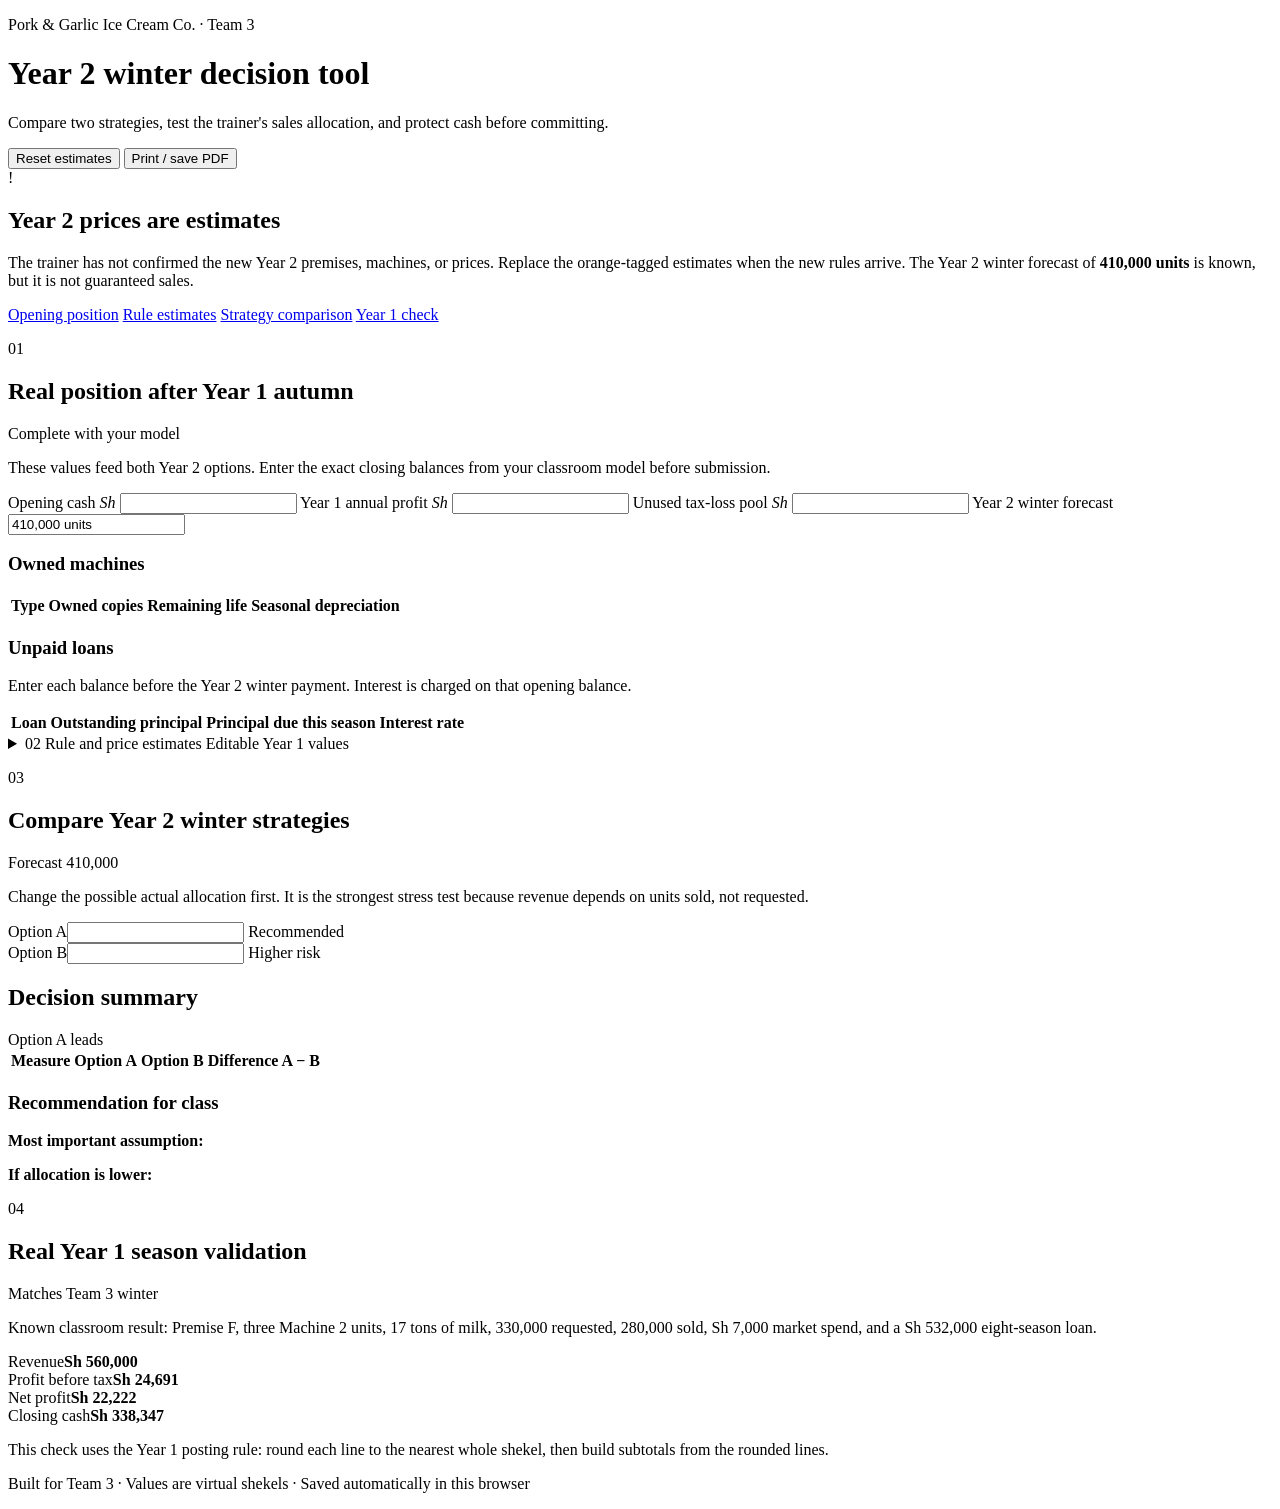
==== index.html @ 63522470 "Add index.html" ====
<!doctype html>
<html lang="en">
  <head>
    <meta charset="UTF-8" />
    <meta name="viewport" content="width=device-width, initial-scale=1.0" />
    <meta name="description" content="Team 3 Year 2 winter decision tool for the Pork and Garlic Ice Cream business simulation." />
    <title>Team 3 Year 2 Decision Tool</title>
    <link rel="stylesheet" href="styles.css" />
  </head>
  <body>
    <header class="hero">
      <div class="hero__inner">
        <div>
          <p class="eyebrow">Pork &amp; Garlic Ice Cream Co. · Team 3</p>
          <h1>Year 2 winter decision tool</h1>
          <p class="hero__copy">Compare two strategies, test the trainer's sales allocation, and protect cash before committing.</p>
        </div>
        <div class="hero__actions">
          <button class="button button--ghost" id="resetButton" type="button">Reset estimates</button>
          <button class="button button--light" id="printButton" type="button">Print / save PDF</button>
        </div>
      </div>
    </header>

    <main class="page-shell">
      <section class="notice" aria-labelledby="estimate-title">
        <div class="notice__icon">!</div>
        <div>
          <h2 id="estimate-title">Year 2 prices are estimates</h2>
          <p>The trainer has not confirmed the new Year 2 premises, machines, or prices. Replace the orange-tagged estimates when the new rules arrive. The Year 2 winter forecast of <strong>410,000 units</strong> is known, but it is not guaranteed sales.</p>
        </div>
      </section>

      <nav class="section-nav" aria-label="Page sections">
        <a href="#opening">Opening position</a>
        <a href="#assumptions">Rule estimates</a>
        <a href="#options">Strategy comparison</a>
        <a href="#validation">Year 1 check</a>
      </nav>

      <section class="panel" id="opening">
        <div class="section-heading">
          <div>
            <p class="section-number">01</p>
            <h2>Real position after Year 1 autumn</h2>
          </div>
          <span class="status status--action">Complete with your model</span>
        </div>
        <p class="section-intro">These values feed both Year 2 options. Enter the exact closing balances from your classroom model before submission.</p>

        <div class="input-grid input-grid--4">
          <label class="field">
            <span>Opening cash <em>Sh</em></span>
            <input id="openingCash" type="number" step="1" min="0" />
          </label>
          <label class="field">
            <span>Year 1 annual profit <em>Sh</em></span>
            <input id="year1Profit" type="number" step="1" />
          </label>
          <label class="field">
            <span>Unused tax-loss pool <em>Sh</em></span>
            <input id="openingTaxLoss" type="number" step="1" min="0" />
          </label>
          <label class="field field--readonly">
            <span>Year 2 winter forecast</span>
            <input value="410,000 units" readonly />
          </label>
        </div>

        <h3>Owned machines</h3>
        <div class="table-wrap">
          <table class="data-table" id="ownedMachinesTable">
            <thead><tr><th>Type</th><th>Owned copies</th><th>Remaining life</th><th>Seasonal depreciation</th></tr></thead>
            <tbody></tbody>
          </table>
        </div>

        <h3>Unpaid loans</h3>
        <p class="helper">Enter each balance before the Year 2 winter payment. Interest is charged on that opening balance.</p>
        <div class="table-wrap">
          <table class="data-table" id="loansTable">
            <thead><tr><th>Loan</th><th>Outstanding principal</th><th>Principal due this season</th><th>Interest rate</th></tr></thead>
            <tbody></tbody>
          </table>
        </div>
      </section>

      <details class="panel assumptions" id="assumptions">
        <summary>
          <span><span class="section-number">02</span> Rule and price estimates</span>
          <span class="estimate-chip">Editable Year 1 values</span>
        </summary>
        <p class="section-intro">These defaults come from Year 1 only. Update every changed value when the trainer releases Year 2 rules.</p>

        <div class="input-grid input-grid--4 compact-fields">
          <label class="field"><span>Sale price <em>Sh/unit</em></span><input id="salePrice" type="number" min="0" step="0.01" /></label>
          <label class="field"><span>Milk price <em>Sh/ton</em></span><input id="milkPrice" type="number" min="0" step="1" /></label>
          <label class="field"><span>Milk yield <em>units/ton</em></span><input id="milkYield" type="number" min="1" step="1" /></label>
          <label class="field"><span>Fixed salaries <em>Sh</em></span><input id="salary" type="number" min="0" step="1" /></label>
          <label class="field"><span>Bonus <em>% gross profit</em></span><input id="bonusRate" type="number" min="0" step="0.1" /></label>
          <label class="field"><span>Tax rate <em>%</em></span><input id="taxRate" type="number" min="0" step="0.1" /></label>
          <label class="field"><span>Minimum milk <em>tons</em></span><input id="minimumMilk" type="number" min="0" step="0.1" /></label>
          <label class="field"><span>Minimum market spend <em>Sh</em></span><input id="minimumMarket" type="number" min="0" step="1" /></label>
        </div>

        <h3>Premises estimates</h3>
        <div class="table-wrap">
          <table class="data-table" id="premiseRulesTable">
            <thead><tr><th>Premise</th><th>Machine slots</th><th>Transport Sh/unit</th><th>Rent Sh/season</th></tr></thead>
            <tbody></tbody>
          </table>
        </div>

        <h3>Machine estimates</h3>
        <div class="table-wrap">
          <table class="data-table" id="machineRulesTable">
            <thead><tr><th>Machine</th><th>Capacity</th><th>Purchase price</th><th>Maintenance</th><th>Depreciation</th></tr></thead>
            <tbody></tbody>
          </table>
        </div>
      </details>

      <section id="options">
        <div class="section-heading standalone-heading">
          <div>
            <p class="section-number">03</p>
            <h2>Compare Year 2 winter strategies</h2>
          </div>
          <span class="status">Forecast 410,000</span>
        </div>
        <p class="section-intro">Change the possible actual allocation first. It is the strongest stress test because revenue depends on units sold, not requested.</p>

        <div class="scenario-grid">
          <article class="scenario panel" data-scenario="a">
            <div class="scenario__header">
              <label class="scenario-name"><span>Option A</span><input id="a_name" type="text" /></label>
              <span class="recommend-badge">Recommended</span>
            </div>
            <div class="scenario-inputs"></div>
            <div class="scenario-results"></div>
          </article>

          <article class="scenario panel" data-scenario="b">
            <div class="scenario__header">
              <label class="scenario-name"><span>Option B</span><input id="b_name" type="text" /></label>
              <span class="risk-badge">Higher risk</span>
            </div>
            <div class="scenario-inputs"></div>
            <div class="scenario-results"></div>
          </article>
        </div>

        <article class="panel comparison-panel">
          <div class="section-heading section-heading--small">
            <div><h2>Decision summary</h2></div>
            <span id="preferredOption" class="status status--good">Option A leads</span>
          </div>
          <div id="comparisonText" class="comparison-copy"></div>
          <div class="comparison-table-wrap">
            <table class="comparison-table">
              <thead><tr><th>Measure</th><th id="compareNameA">Option A</th><th id="compareNameB">Option B</th><th>Difference A − B</th></tr></thead>
              <tbody id="comparisonBody"></tbody>
            </table>
          </div>
          <div class="recommendation">
            <h3>Recommendation for class</h3>
            <p id="recommendationText"></p>
            <p><strong>Most important assumption:</strong> <span id="assumptionText"></span></p>
            <p><strong>If allocation is lower:</strong> <span id="downsideText"></span></p>
          </div>
        </article>
      </section>

      <section class="panel" id="validation">
        <div class="section-heading">
          <div>
            <p class="section-number">04</p>
            <h2>Real Year 1 season validation</h2>
          </div>
          <span class="status status--good">Matches Team 3 winter</span>
        </div>
        <p class="section-intro">Known classroom result: Premise F, three Machine 2 units, 17 tons of milk, 330,000 requested, 280,000 sold, Sh 7,000 market spend, and a Sh 532,000 eight-season loan.</p>
        <div class="validation-grid">
          <div><span>Revenue</span><strong>Sh 560,000</strong></div>
          <div><span>Profit before tax</span><strong>Sh 24,691</strong></div>
          <div><span>Net profit</span><strong>Sh 22,222</strong></div>
          <div><span>Closing cash</span><strong>Sh 338,347</strong></div>
        </div>
        <p class="validation-note">This check uses the Year 1 posting rule: round each line to the nearest whole shekel, then build subtotals from the rounded lines.</p>
      </section>
    </main>

    <footer>
      <p>Built for Team 3 · Values are virtual shekels · Saved automatically in this browser</p>
    </footer>

    <script src="app.js"></script>
  </body>
</html>
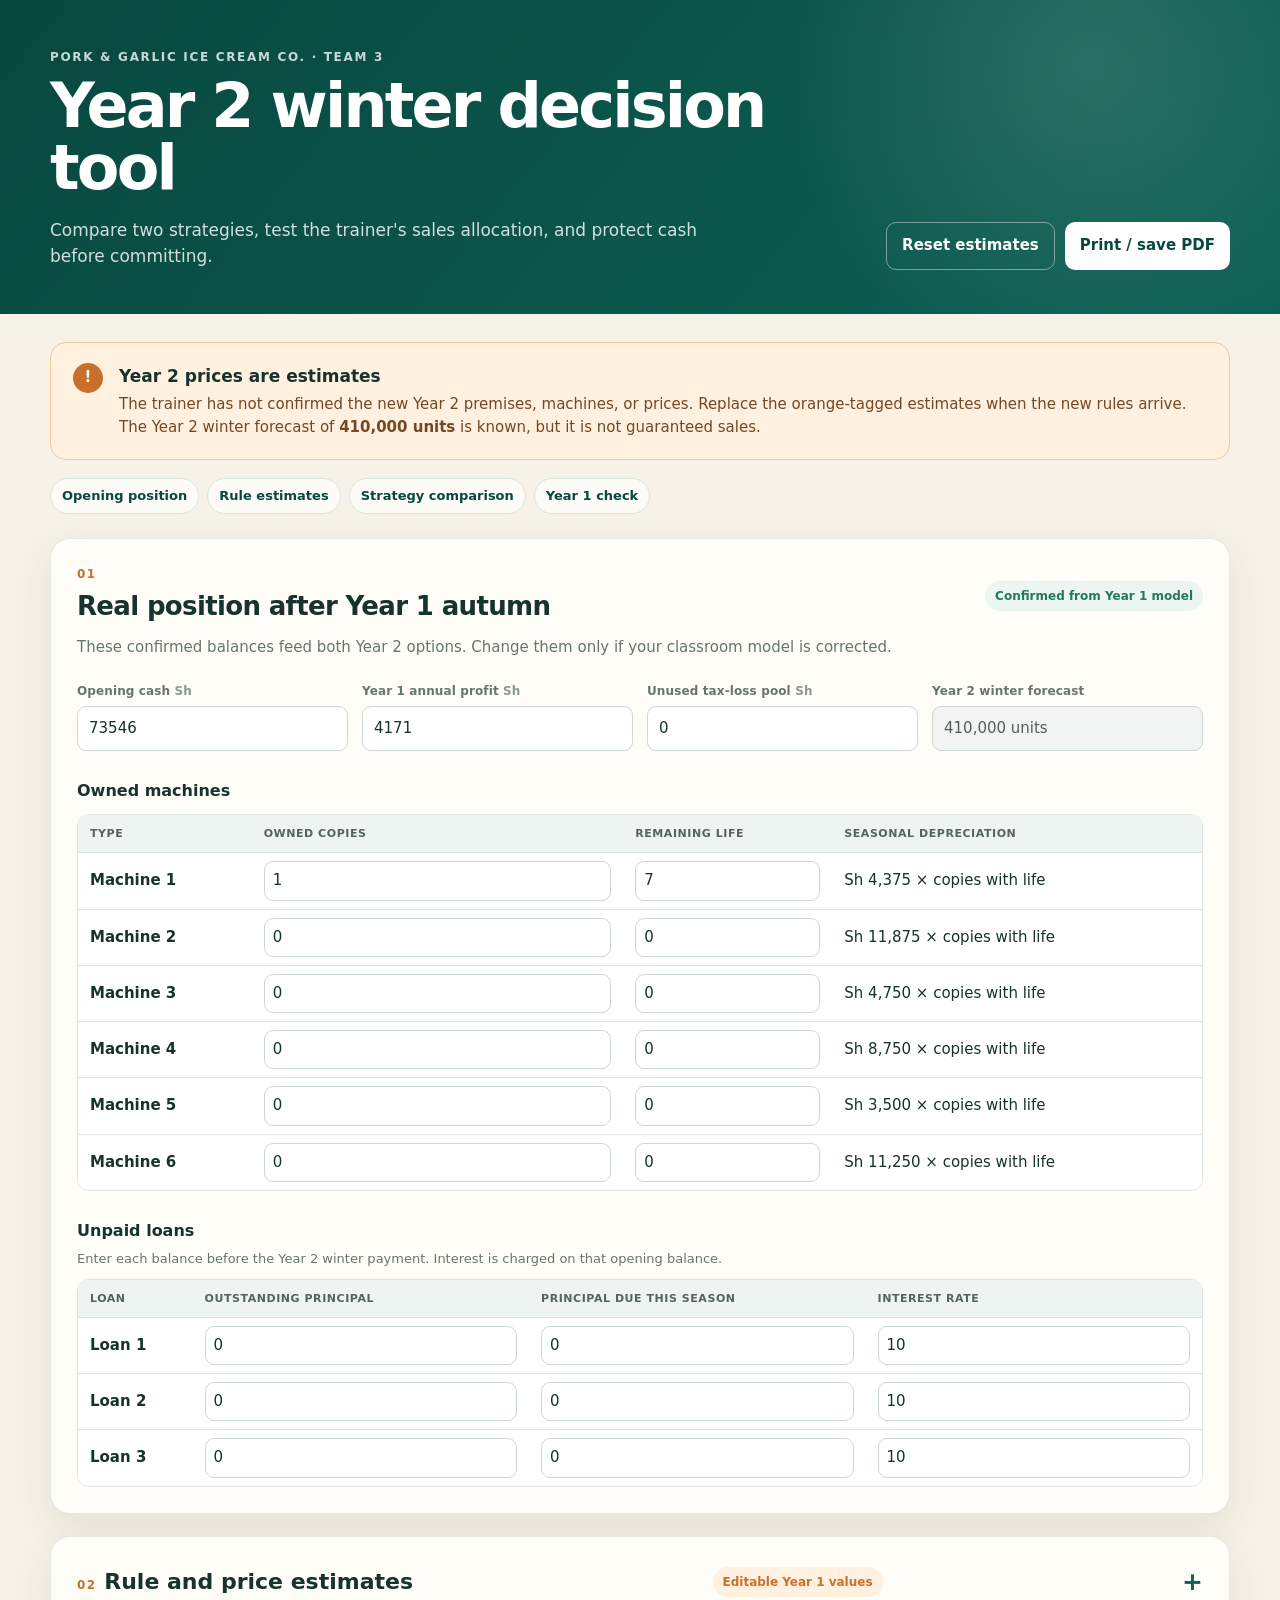
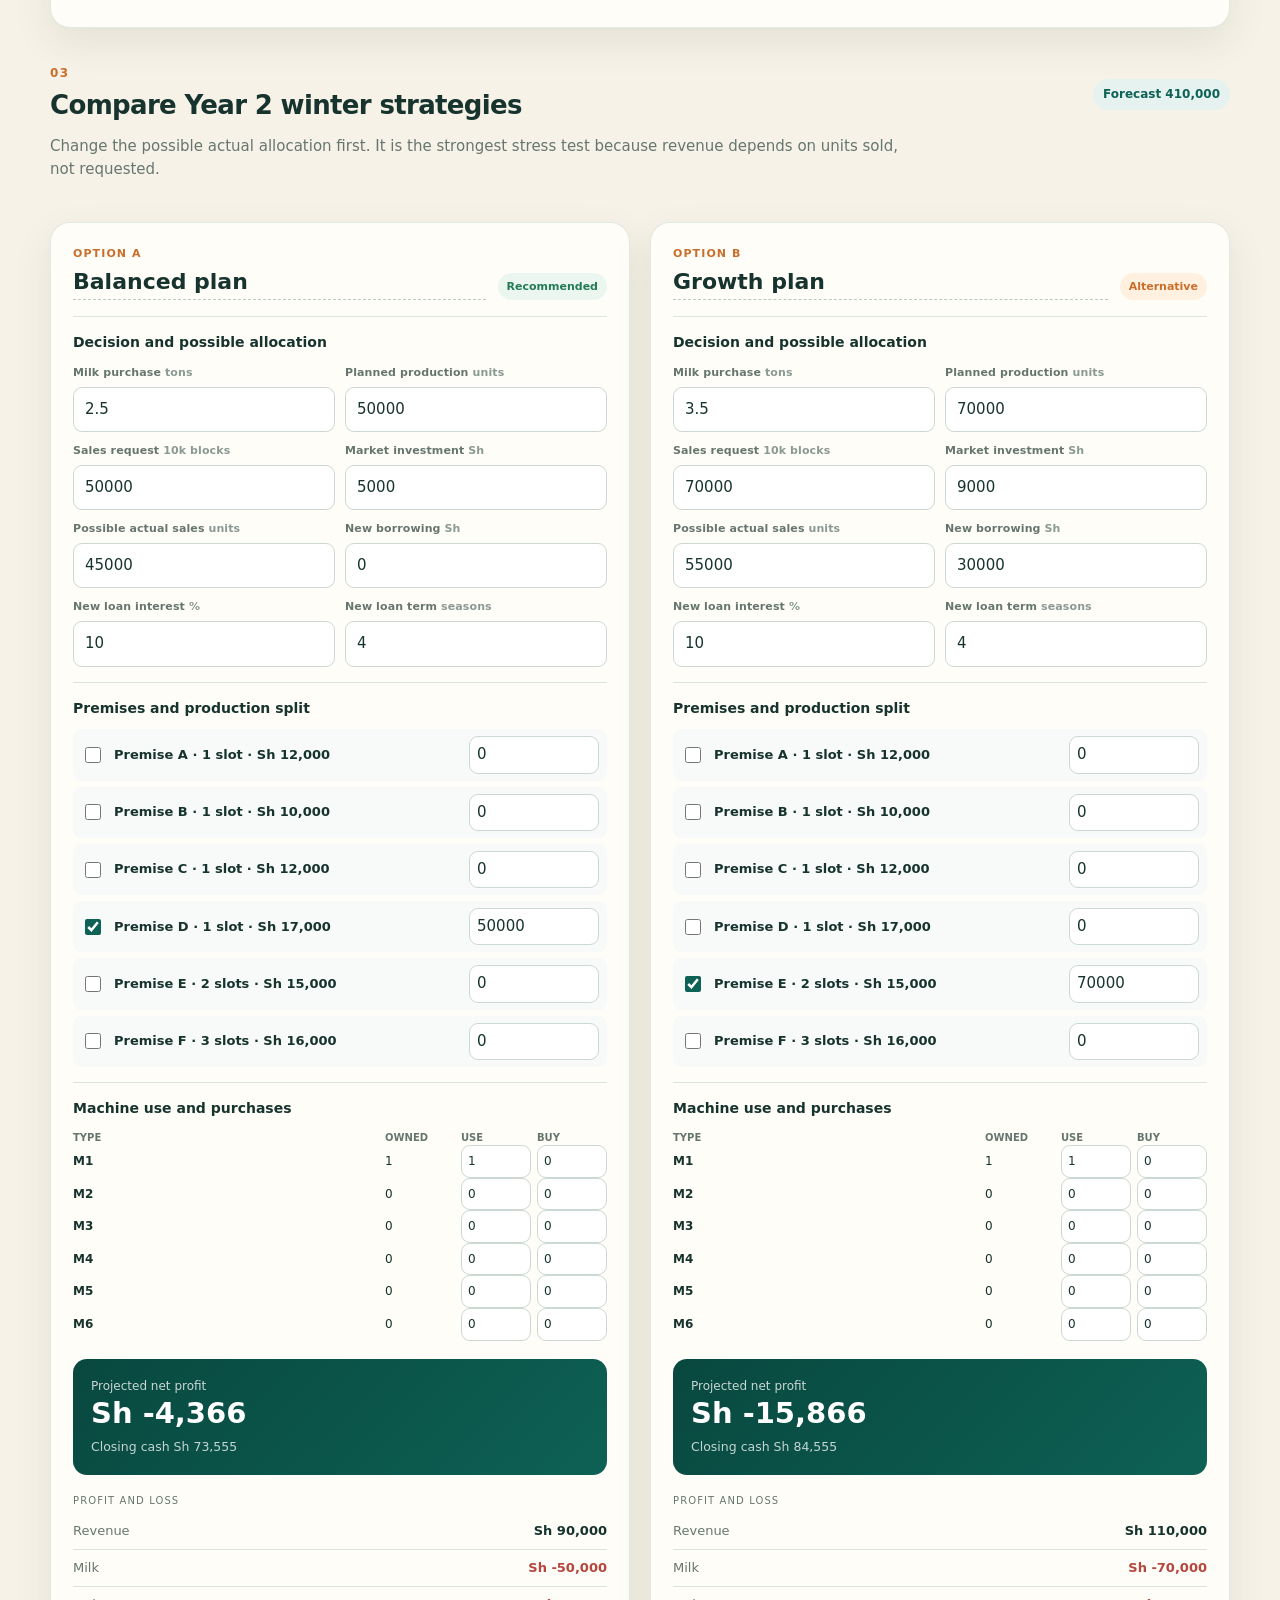
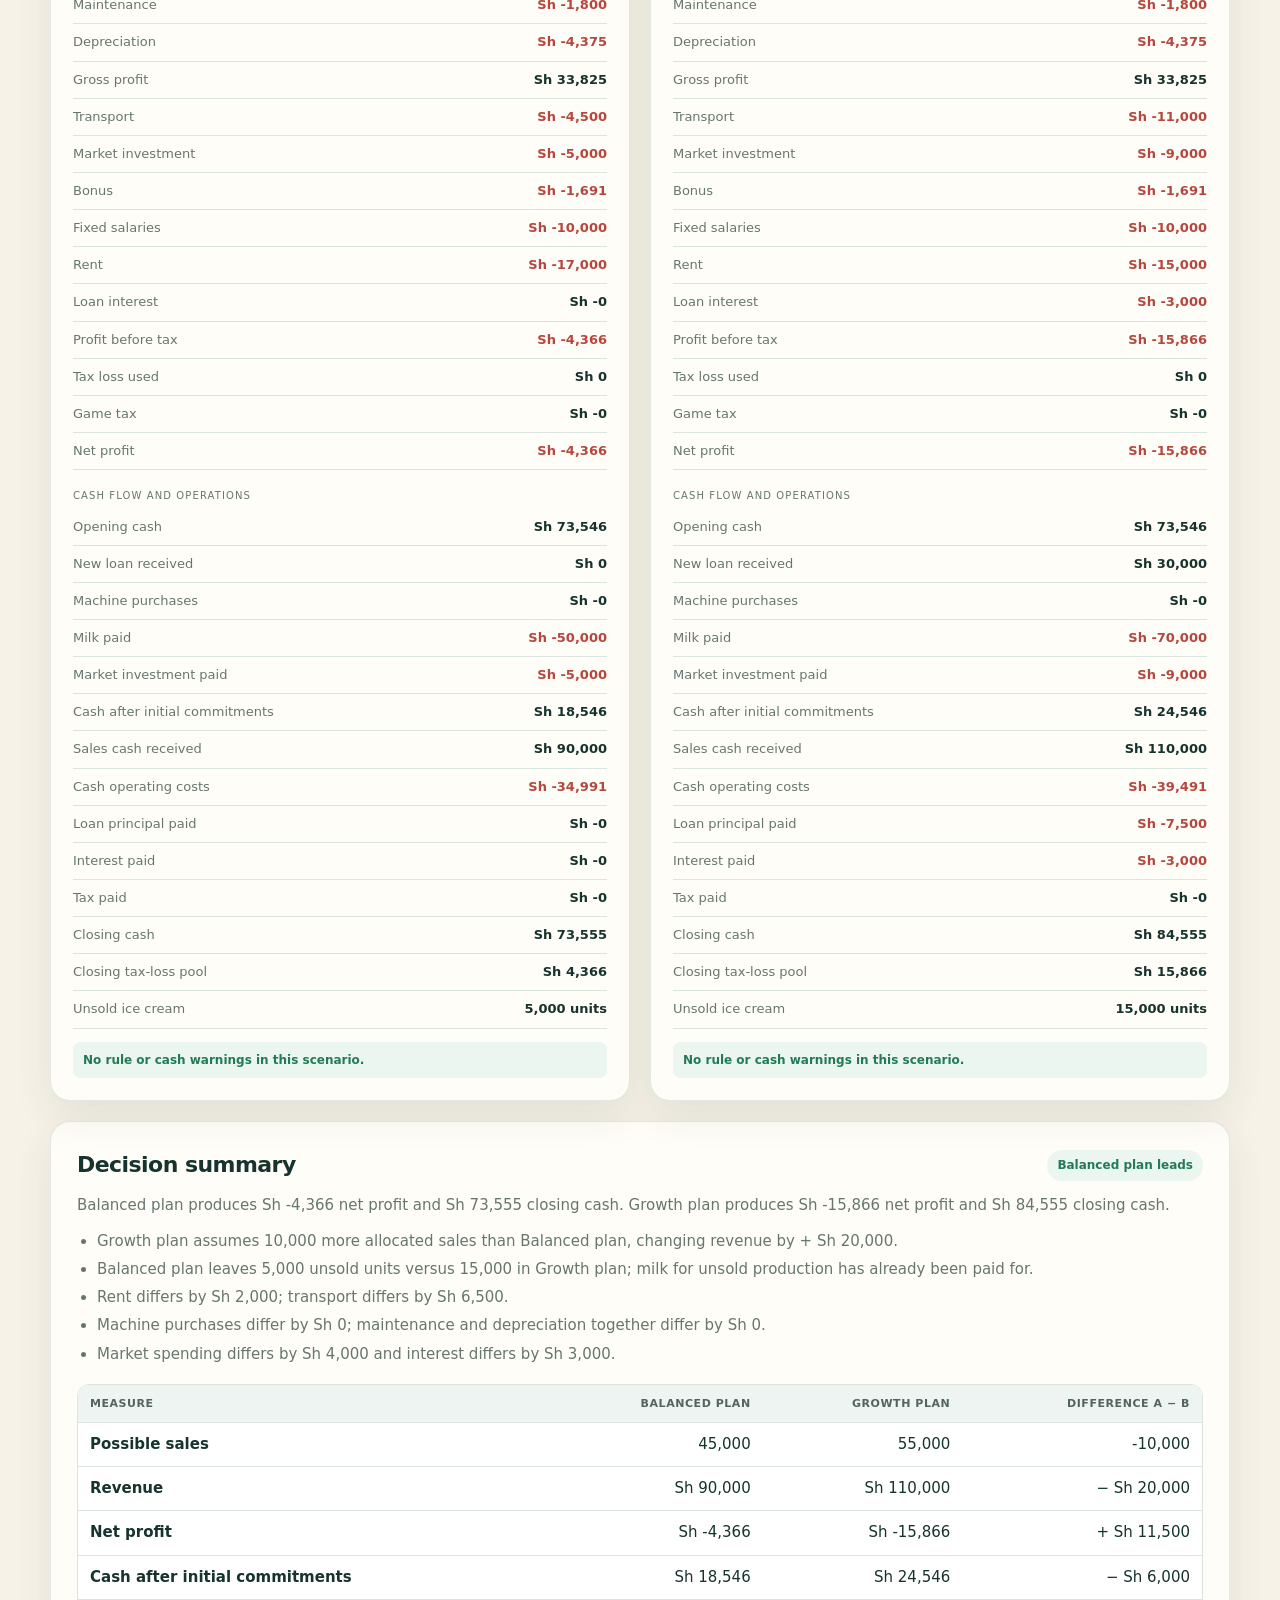
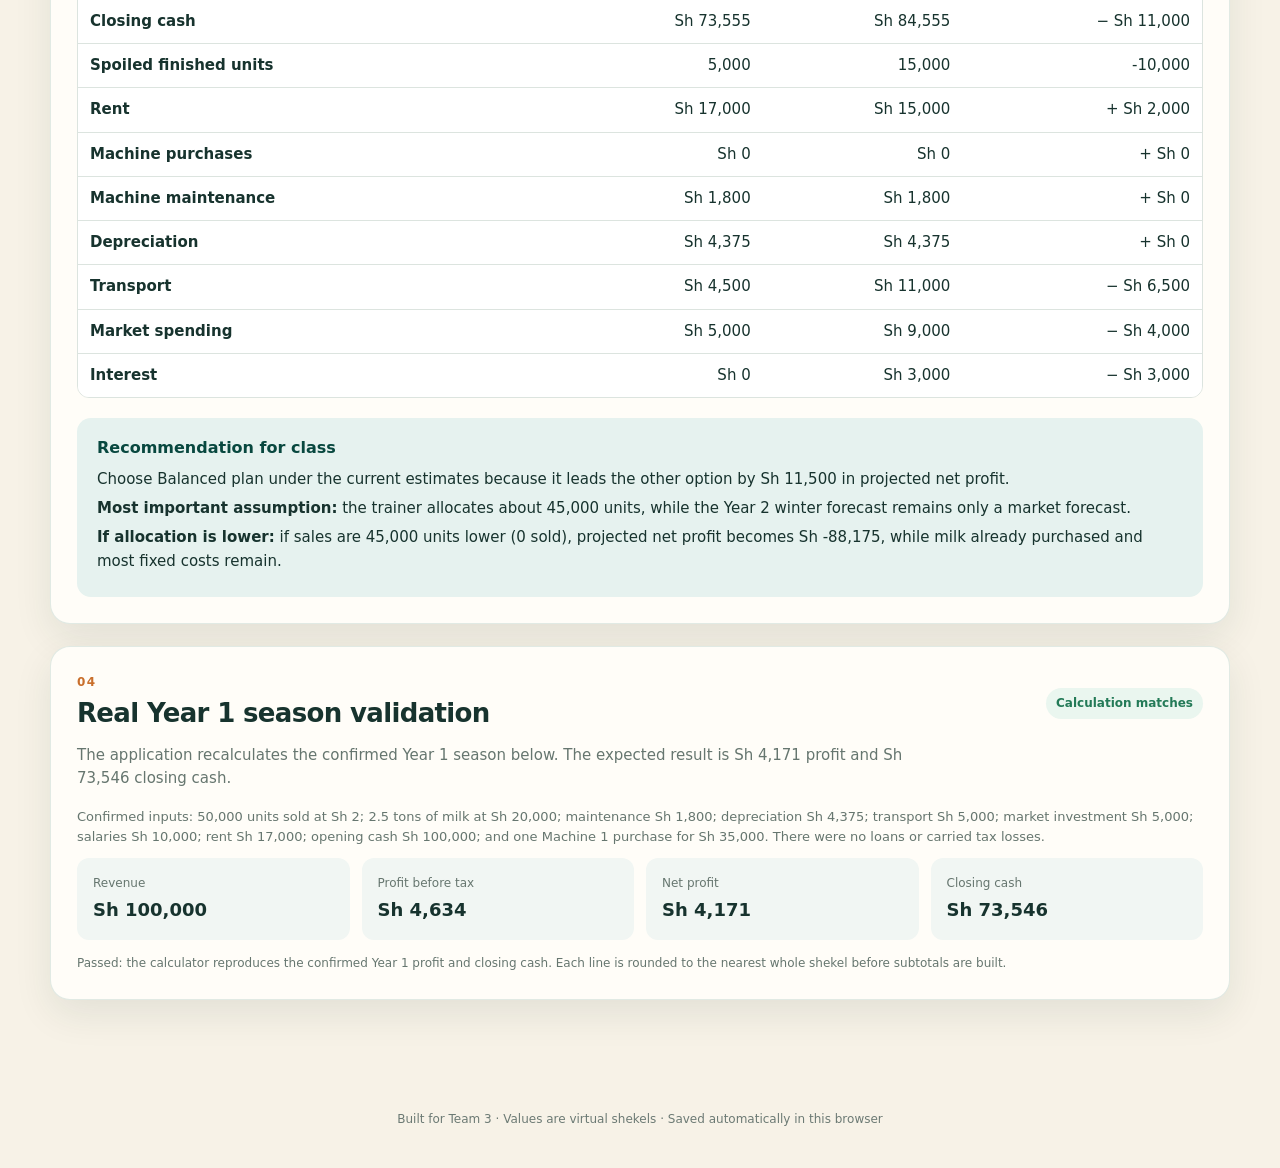
==== commit 276a253c: "Complete Year 2 decision tool" ====
--- a/index.html
+++ b/index.html
@@ -44,9 +44,9 @@
             <p class="section-number">01</p>
             <h2>Real position after Year 1 autumn</h2>
           </div>
-          <span class="status status--action">Complete with your model</span>
-        </div>
-        <p class="section-intro">These values feed both Year 2 options. Enter the exact closing balances from your classroom model before submission.</p>
+          <span class="status status--good">Confirmed from Year 1 model</span>
+        </div>
+        <p class="section-intro">These confirmed balances feed both Year 2 options. Change them only if your classroom model is corrected.</p>
 
         <div class="input-grid input-grid--4">
           <label class="field">
@@ -134,7 +134,7 @@
           <article class="scenario panel" data-scenario="a">
             <div class="scenario__header">
               <label class="scenario-name"><span>Option A</span><input id="a_name" type="text" /></label>
-              <span class="recommend-badge">Recommended</span>
+              <span id="aBadge" class="recommend-badge">Recommended</span>
             </div>
             <div class="scenario-inputs"></div>
             <div class="scenario-results"></div>
@@ -143,7 +143,7 @@
           <article class="scenario panel" data-scenario="b">
             <div class="scenario__header">
               <label class="scenario-name"><span>Option B</span><input id="b_name" type="text" /></label>
-              <span class="risk-badge">Higher risk</span>
+              <span id="bBadge" class="risk-badge">Alternative</span>
             </div>
             <div class="scenario-inputs"></div>
             <div class="scenario-results"></div>
@@ -156,6 +156,7 @@
             <span id="preferredOption" class="status status--good">Option A leads</span>
           </div>
           <div id="comparisonText" class="comparison-copy"></div>
+          <ul id="comparisonDrivers" class="driver-list"></ul>
           <div class="comparison-table-wrap">
             <table class="comparison-table">
               <thead><tr><th>Measure</th><th id="compareNameA">Option A</th><th id="compareNameB">Option B</th><th>Difference A − B</th></tr></thead>
@@ -177,16 +178,17 @@
             <p class="section-number">04</p>
             <h2>Real Year 1 season validation</h2>
           </div>
-          <span class="status status--good">Matches Team 3 winter</span>
-        </div>
-        <p class="section-intro">Known classroom result: Premise F, three Machine 2 units, 17 tons of milk, 330,000 requested, 280,000 sold, Sh 7,000 market spend, and a Sh 532,000 eight-season loan.</p>
+          <span id="validationStatus" class="status status--good">Calculating check</span>
+        </div>
+        <p class="section-intro">The application recalculates the confirmed Year 1 season below. The expected result is Sh 4,171 profit and Sh 73,546 closing cash.</p>
+        <p class="helper">Confirmed inputs: 50,000 units sold at Sh 2; 2.5 tons of milk at Sh 20,000; maintenance Sh 1,800; depreciation Sh 4,375; transport Sh 5,000; market investment Sh 5,000; salaries Sh 10,000; rent Sh 17,000; opening cash Sh 100,000; and one Machine 1 purchase for Sh 35,000. There were no loans or carried tax losses.</p>
         <div class="validation-grid">
-          <div><span>Revenue</span><strong>Sh 560,000</strong></div>
-          <div><span>Profit before tax</span><strong>Sh 24,691</strong></div>
-          <div><span>Net profit</span><strong>Sh 22,222</strong></div>
-          <div><span>Closing cash</span><strong>Sh 338,347</strong></div>
-        </div>
-        <p class="validation-note">This check uses the Year 1 posting rule: round each line to the nearest whole shekel, then build subtotals from the rounded lines.</p>
+          <div><span>Revenue</span><strong id="validationRevenue">—</strong></div>
+          <div><span>Profit before tax</span><strong id="validationPbt">—</strong></div>
+          <div><span>Net profit</span><strong id="validationProfit">—</strong></div>
+          <div><span>Closing cash</span><strong id="validationCash">—</strong></div>
+        </div>
+        <p id="validationNote" class="validation-note"></p>
       </section>
     </main>
 
--- a/styles.css
+++ b/styles.css
@@ -0,0 +1,185 @@
+:root {
+  --ink: #17332e;
+  --muted: #66766f;
+  --teal: #0e6155;
+  --teal-dark: #08483f;
+  --teal-soft: #e6f2ef;
+  --cream: #f7f2e7;
+  --paper: #fffdf8;
+  --orange: #c96f2c;
+  --orange-soft: #fff0df;
+  --red: #b5473e;
+  --red-soft: #fff0ee;
+  --green: #237a57;
+  --green-soft: #eaf6ef;
+  --line: #dce4df;
+  --shadow: 0 14px 38px rgba(23, 51, 46, 0.09);
+}
+
+* { box-sizing: border-box; }
+html { scroll-behavior: smooth; }
+body {
+  margin: 0;
+  color: var(--ink);
+  background: var(--cream);
+  font-family: Inter, ui-sans-serif, system-ui, -apple-system, BlinkMacSystemFont, "Segoe UI", sans-serif;
+  font-size: 15px;
+  line-height: 1.55;
+}
+button, input, select { font: inherit; }
+button, input, select { color: inherit; }
+
+.hero {
+  background:
+    radial-gradient(circle at 85% 20%, rgba(255,255,255,.12), transparent 28%),
+    linear-gradient(130deg, var(--teal-dark), var(--teal));
+  color: white;
+  padding: 48px 24px 44px;
+}
+.hero__inner {
+  width: min(1180px, 100%);
+  margin: 0 auto;
+  display: flex;
+  align-items: end;
+  justify-content: space-between;
+  gap: 30px;
+}
+.eyebrow { margin: 0 0 8px; font-size: 12px; font-weight: 800; letter-spacing: .14em; text-transform: uppercase; opacity: .78; }
+h1 { max-width: 760px; margin: 0; font-size: clamp(35px, 6vw, 62px); line-height: 1.01; letter-spacing: -.045em; }
+.hero__copy { max-width: 650px; margin: 17px 0 0; font-size: 17px; color: rgba(255,255,255,.82); }
+.hero__actions { display: flex; gap: 10px; flex-wrap: wrap; justify-content: flex-end; }
+.button { border: 0; border-radius: 10px; padding: 11px 15px; font-weight: 800; cursor: pointer; }
+.button--light { background: white; color: var(--teal-dark); }
+.button--ghost { background: transparent; color: white; border: 1px solid rgba(255,255,255,.42); }
+.button:hover { transform: translateY(-1px); }
+
+.page-shell { width: min(1180px, calc(100% - 32px)); margin: 28px auto 70px; }
+.notice {
+  display: flex; gap: 16px; align-items: flex-start;
+  padding: 20px 22px; border: 1px solid #efc89c; border-radius: 16px; background: var(--orange-soft);
+}
+.notice__icon { display: grid; place-items: center; flex: 0 0 30px; height: 30px; border-radius: 50%; color: white; background: var(--orange); font-weight: 900; }
+.notice h2 { margin: 0 0 4px; font-size: 17px; }
+.notice p { margin: 0; color: #754723; }
+.section-nav { display: flex; gap: 8px; flex-wrap: wrap; padding: 18px 0 2px; }
+.section-nav a { color: var(--teal-dark); text-decoration: none; background: rgba(255,255,255,.7); border: 1px solid var(--line); padding: 7px 11px; border-radius: 999px; font-size: 13px; font-weight: 700; }
+
+.panel { margin-top: 22px; padding: 26px; border: 1px solid rgba(14,97,85,.12); border-radius: 20px; background: var(--paper); box-shadow: var(--shadow); }
+.section-heading { display: flex; justify-content: space-between; align-items: center; gap: 20px; }
+.section-heading h2 { margin: 0; font-size: 26px; letter-spacing: -.025em; }
+.section-heading--small h2 { font-size: 22px; }
+.standalone-heading { margin-top: 36px; }
+.section-number { margin: 0 0 2px; color: var(--orange); font-size: 12px; font-weight: 900; letter-spacing: .12em; }
+.section-intro { max-width: 850px; margin: 10px 0 22px; color: var(--muted); }
+.status, .estimate-chip { white-space: nowrap; padding: 6px 10px; border-radius: 999px; background: var(--teal-soft); color: var(--teal); font-size: 12px; font-weight: 800; }
+.status--action, .estimate-chip { background: var(--orange-soft); color: var(--orange); }
+.status--good { background: var(--green-soft); color: var(--green); }
+.status--bad { background: var(--red-soft); color: var(--red); }
+h3 { margin: 28px 0 10px; font-size: 16px; }
+.helper { margin: -5px 0 10px; color: var(--muted); font-size: 13px; }
+
+.input-grid { display: grid; gap: 14px; }
+.input-grid--4 { grid-template-columns: repeat(4, 1fr); }
+.field { display: grid; gap: 6px; }
+.field > span { color: var(--muted); font-size: 12px; font-weight: 800; letter-spacing: .01em; }
+.field em { color: #8a9993; font-style: normal; font-weight: 600; }
+input, select {
+  width: 100%; min-width: 0; padding: 10px 11px; border: 1px solid #ccd8d2; border-radius: 9px; background: white; outline: none;
+}
+input:focus, select:focus { border-color: var(--teal); box-shadow: 0 0 0 3px rgba(14,97,85,.12); }
+.field--readonly input { background: #f1f4f2; color: #52605a; }
+.compact-fields input { padding: 8px 9px; }
+
+.table-wrap, .comparison-table-wrap { overflow-x: auto; border: 1px solid var(--line); border-radius: 12px; }
+.data-table, .comparison-table { width: 100%; border-collapse: collapse; background: white; }
+th { padding: 10px 12px; background: #eef4f1; color: #53645e; font-size: 11px; text-align: left; text-transform: uppercase; letter-spacing: .05em; }
+td { padding: 8px 12px; border-top: 1px solid var(--line); }
+td input { padding: 7px 8px; }
+.data-table td:first-child { font-weight: 800; }
+
+.assumptions summary { display: flex; align-items: center; justify-content: space-between; gap: 15px; cursor: pointer; font-size: 22px; font-weight: 850; list-style: none; }
+.assumptions summary::-webkit-details-marker { display: none; }
+.assumptions summary::after { content: "+"; order: 3; font-size: 25px; color: var(--teal); }
+.assumptions[open] summary::after { content: "−"; }
+
+.scenario-grid { display: grid; grid-template-columns: 1fr 1fr; gap: 20px; }
+.scenario { margin-top: 18px; min-width: 0; padding: 22px; }
+.scenario__header { display: flex; justify-content: space-between; align-items: end; gap: 12px; margin-bottom: 16px; }
+.scenario-name { display: grid; gap: 3px; flex: 1; }
+.scenario-name span { color: var(--orange); font-size: 11px; font-weight: 900; text-transform: uppercase; letter-spacing: .1em; }
+.scenario-name input { padding: 0; border: 0; border-bottom: 1px dashed #bac8c2; border-radius: 0; background: transparent; font-size: 22px; font-weight: 850; }
+.scenario-name input:focus { box-shadow: none; }
+.recommend-badge, .risk-badge { padding: 5px 9px; border-radius: 999px; font-size: 11px; font-weight: 850; white-space: nowrap; }
+.recommend-badge { color: var(--green); background: var(--green-soft); }
+.risk-badge { color: var(--orange); background: var(--orange-soft); }
+.subsection { padding-top: 15px; margin-top: 15px; border-top: 1px solid var(--line); }
+.subsection:first-child { margin-top: 0; }
+.subsection h3 { margin: 0 0 10px; font-size: 14px; }
+.mini-grid { display: grid; grid-template-columns: 1fr 1fr; gap: 10px; }
+.mini-grid .field > span { font-size: 11px; }
+.premise-picker { display: grid; gap: 6px; }
+.premise-row { display: grid; grid-template-columns: 25px 1fr 130px; gap: 8px; align-items: center; padding: 7px 8px; background: #f7faf8; border-radius: 8px; }
+.premise-row input[type="checkbox"] { width: 16px; height: 16px; accent-color: var(--teal); }
+.premise-row strong { font-size: 13px; }
+.premise-row input[type="number"] { padding: 6px 7px; }
+.machine-use { display: grid; grid-template-columns: 1fr 70px 70px 70px; gap: 6px; align-items: center; font-size: 12px; }
+.machine-use--head { color: var(--muted); font-size: 10px; font-weight: 800; text-transform: uppercase; }
+.machine-use input { padding: 6px; }
+
+.scenario-results { margin-top: 18px; }
+.metric-hero { padding: 18px; border-radius: 14px; color: white; background: linear-gradient(135deg, var(--teal-dark), var(--teal)); }
+.metric-hero span { display: block; font-size: 12px; opacity: .78; }
+.metric-hero strong { display: block; margin-top: 3px; font-size: 29px; line-height: 1.1; }
+.metric-hero small { display: block; margin-top: 7px; opacity: .76; }
+.metric-row { display: grid; grid-template-columns: 1fr auto; gap: 15px; padding: 8px 0; border-bottom: 1px solid var(--line); font-size: 13px; }
+.metric-row span { color: var(--muted); }
+.metric-row strong.negative { color: var(--red); }
+.result-heading { margin: 18px 0 5px; color: var(--muted); font-size: 10px; text-transform: uppercase; letter-spacing: .11em; }
+.warning-list { display: grid; gap: 7px; margin-top: 13px; }
+.warning { padding: 9px 10px; border-radius: 8px; background: var(--red-soft); color: var(--red); font-size: 12px; font-weight: 700; }
+.warning--okay { background: var(--green-soft); color: var(--green); }
+
+.comparison-panel { margin-top: 20px; }
+.comparison-copy { margin: 12px 0 18px; color: var(--muted); }
+.driver-list { margin: -6px 0 18px; padding-left: 20px; color: var(--muted); }
+.driver-list li { margin: 5px 0; }
+.comparison-table th:not(:first-child), .comparison-table td:not(:first-child) { text-align: right; }
+.comparison-table td { padding: 10px 12px; }
+.comparison-table td:first-child { font-weight: 750; }
+.recommendation { margin-top: 20px; padding: 18px 20px; border-radius: 14px; background: var(--teal-soft); }
+.recommendation h3 { margin: 0 0 7px; color: var(--teal-dark); }
+.recommendation p { margin: 6px 0; }
+
+.validation-grid { display: grid; grid-template-columns: repeat(4, 1fr); gap: 12px; }
+.validation-grid div { padding: 16px; border-radius: 12px; background: #f1f6f3; }
+.validation-grid span { display: block; color: var(--muted); font-size: 12px; }
+.validation-grid strong { display: block; margin-top: 4px; font-size: 18px; }
+.validation-note { margin: 14px 0 0; color: var(--muted); font-size: 12px; }
+footer { padding: 28px 20px; text-align: center; color: #6c7a74; font-size: 12px; }
+
+@media (max-width: 900px) {
+  .hero__inner { align-items: flex-start; flex-direction: column; }
+  .hero__actions { justify-content: flex-start; }
+  .input-grid--4 { grid-template-columns: 1fr 1fr; }
+  .scenario-grid { grid-template-columns: 1fr; }
+  .validation-grid { grid-template-columns: 1fr 1fr; }
+}
+@media (max-width: 560px) {
+  .page-shell { width: min(100% - 20px, 1180px); }
+  .hero { padding: 34px 16px; }
+  .panel { padding: 18px; border-radius: 15px; }
+  .input-grid--4, .mini-grid, .validation-grid { grid-template-columns: 1fr; }
+  .section-heading { align-items: flex-start; flex-direction: column; gap: 10px; }
+  .scenario__header { align-items: flex-start; }
+  .premise-row { grid-template-columns: 22px 1fr; }
+  .premise-row input[type="number"] { grid-column: 2; }
+}
+
+@media print {
+  body { background: white; font-size: 11px; }
+  .hero { padding: 20px; }
+  .hero__actions, .section-nav, .assumptions { display: none; }
+  .page-shell { width: 100%; margin: 10px 0; }
+  .panel { box-shadow: none; break-inside: avoid; }
+  .scenario-grid { grid-template-columns: 1fr 1fr; }
+}
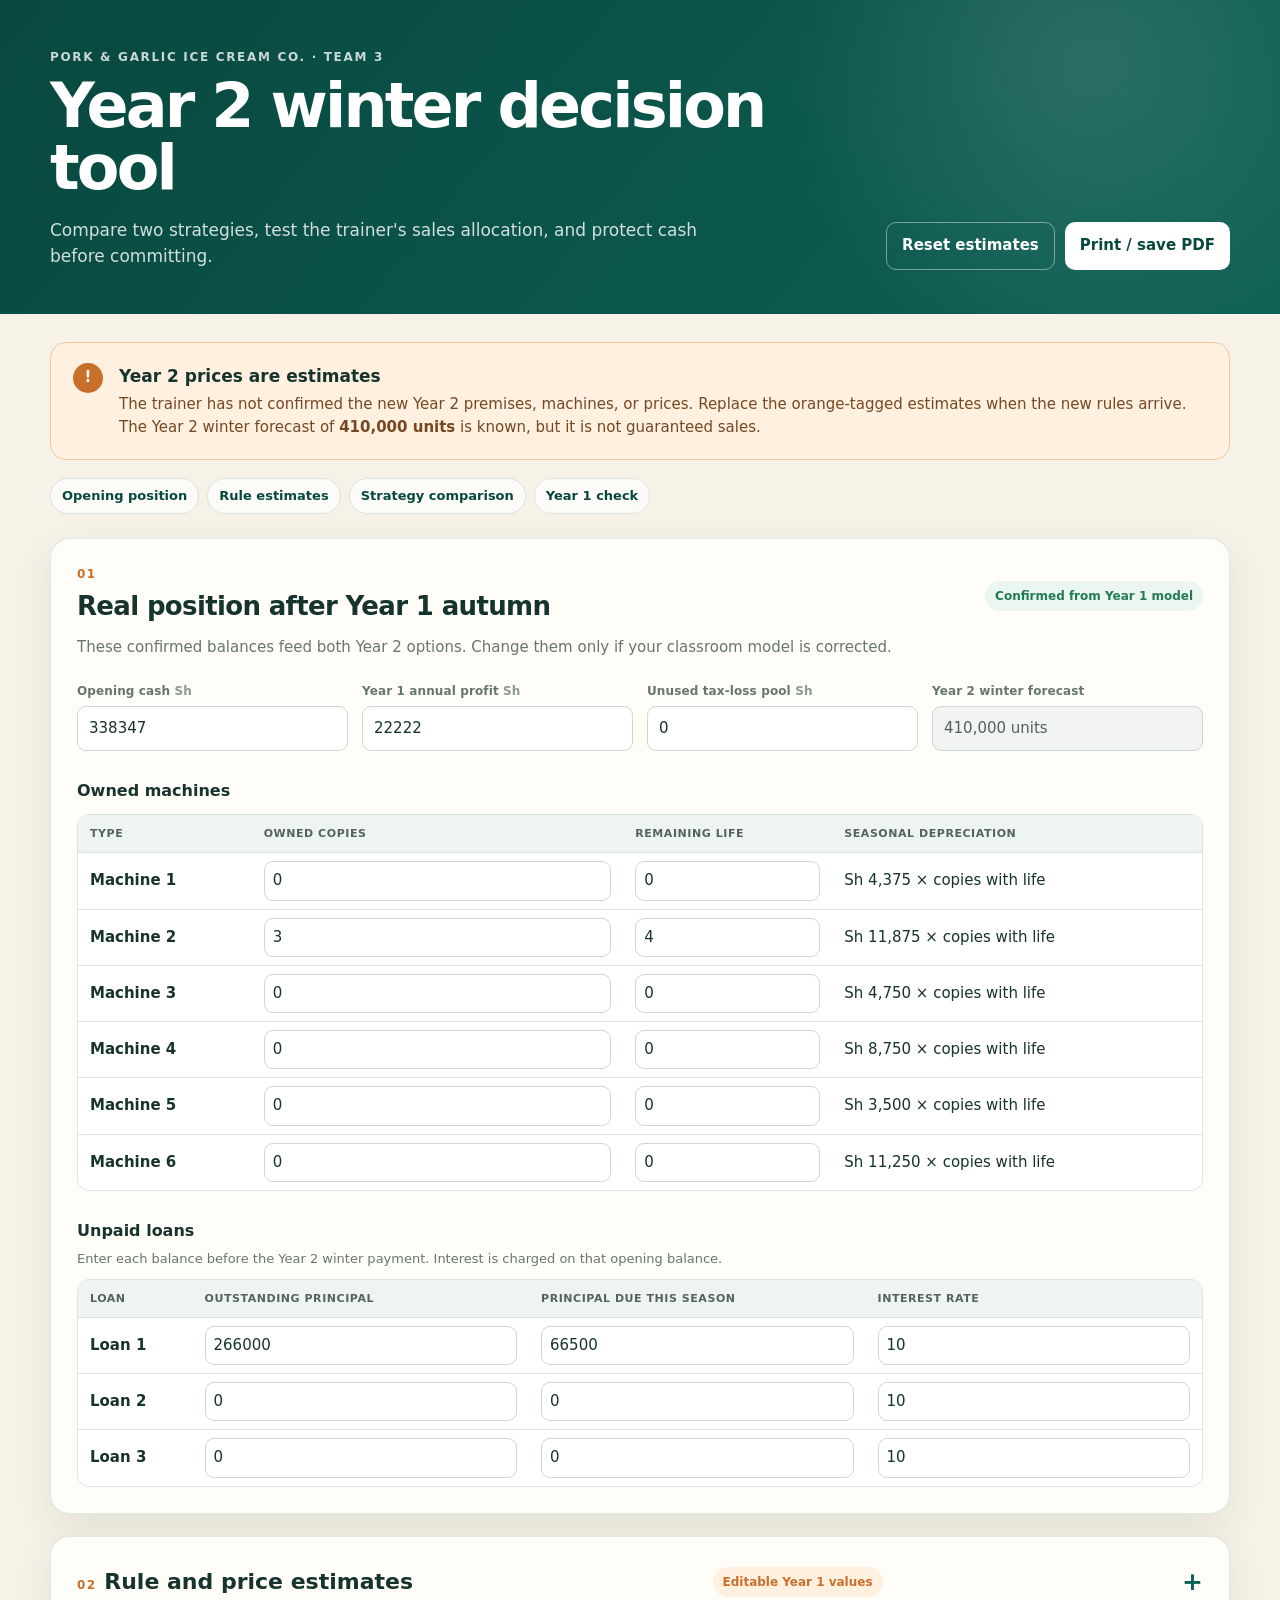
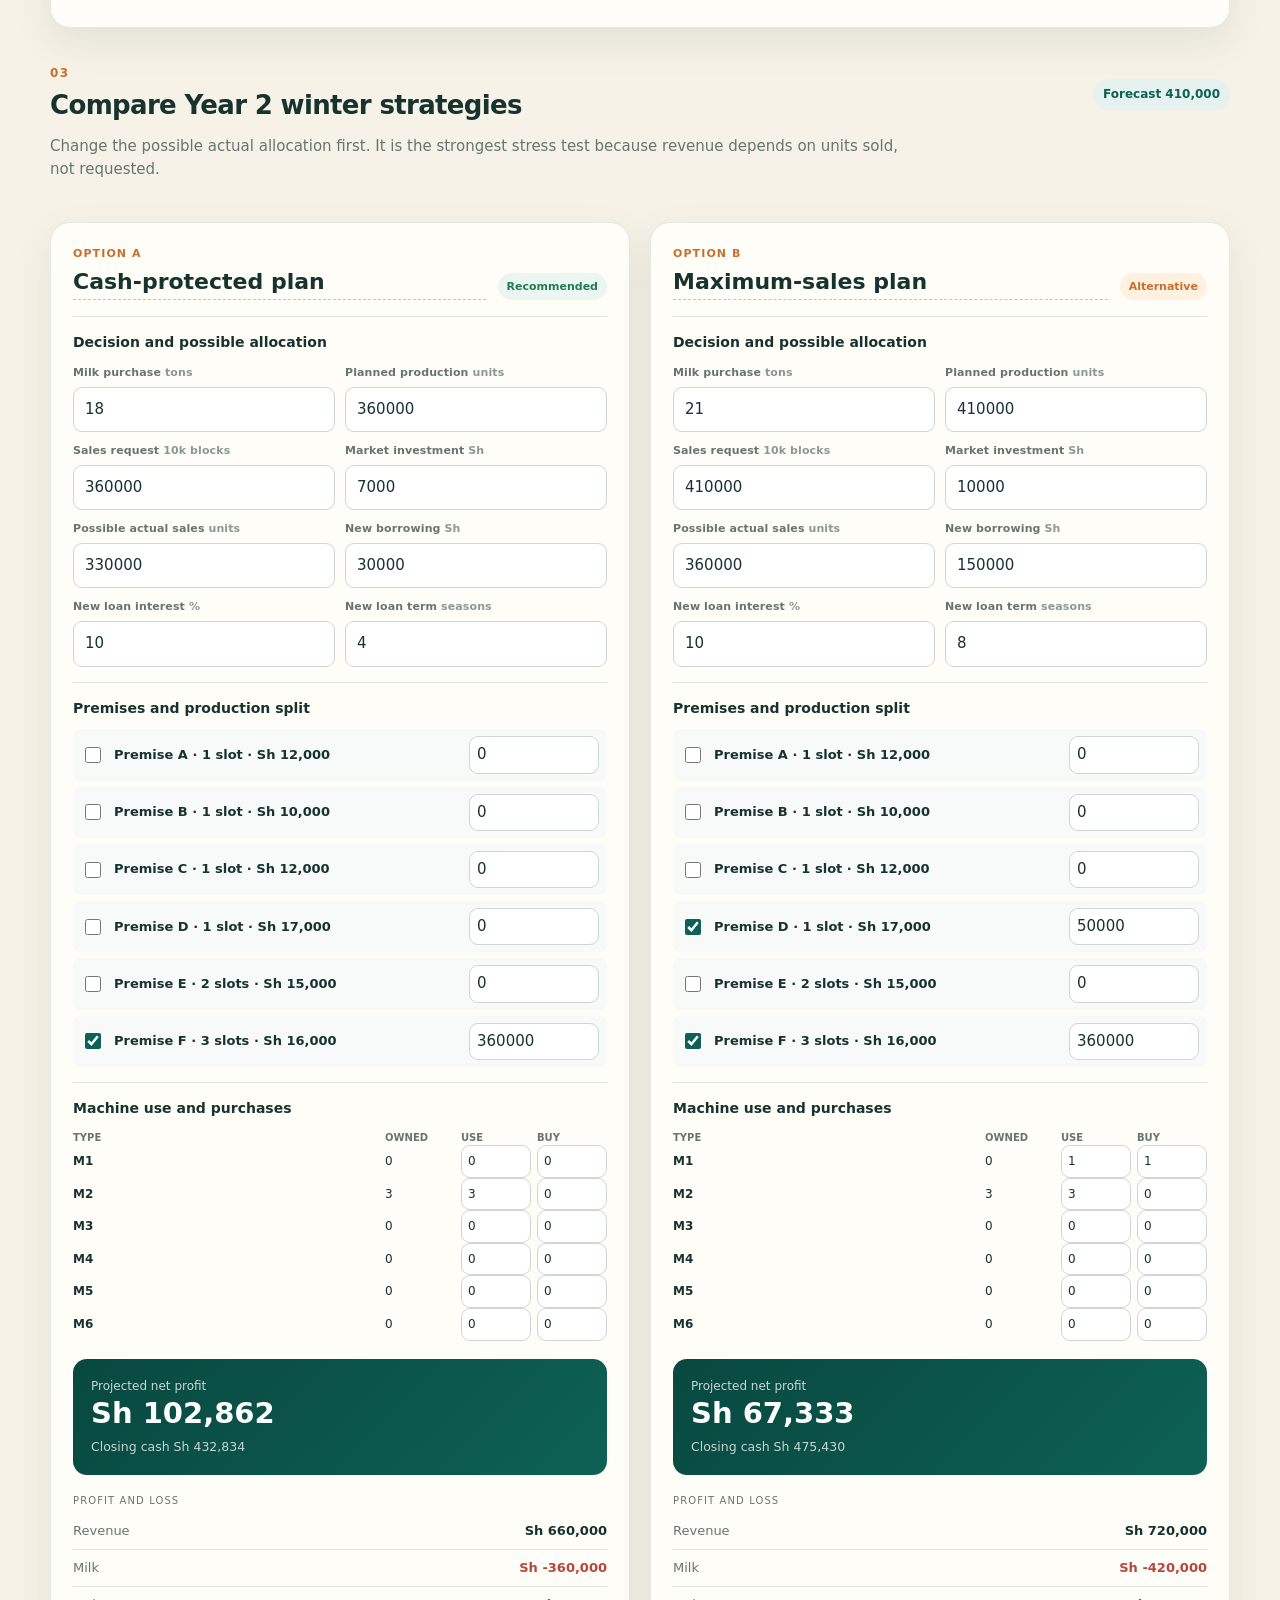
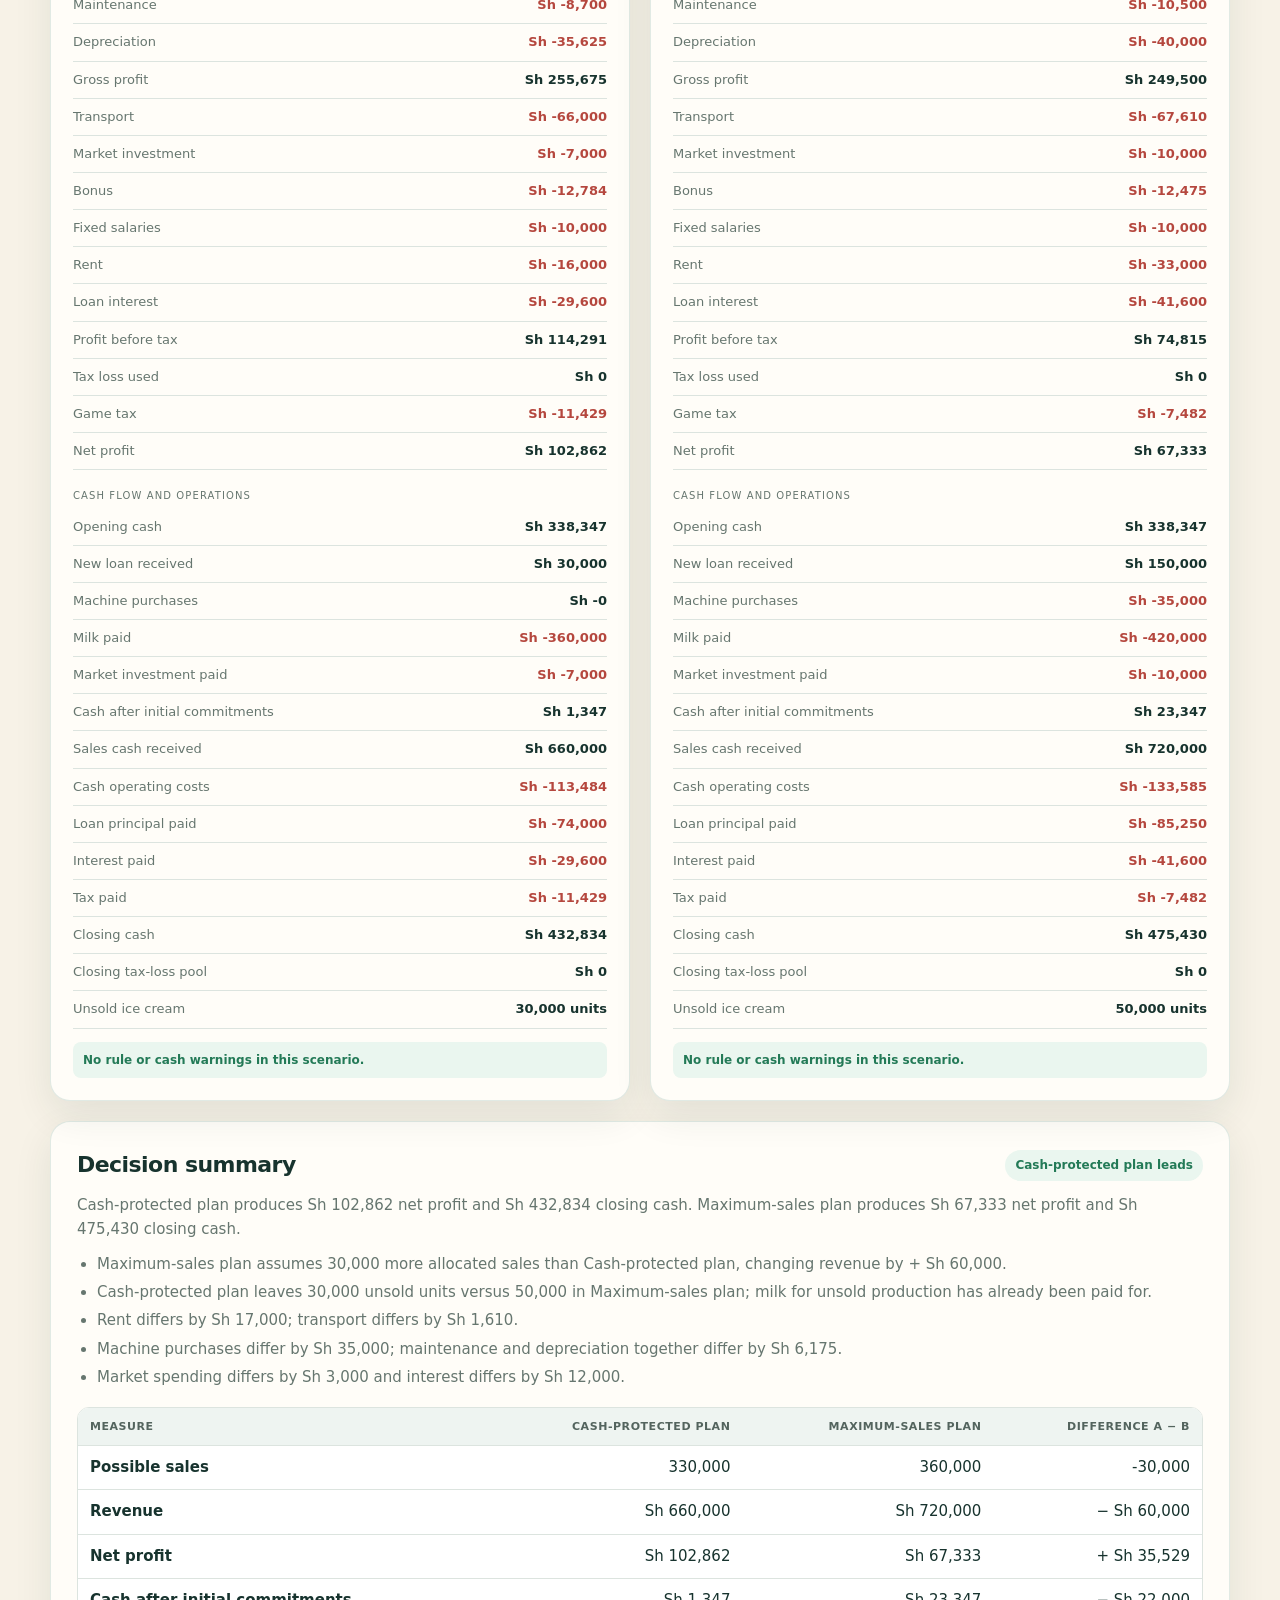
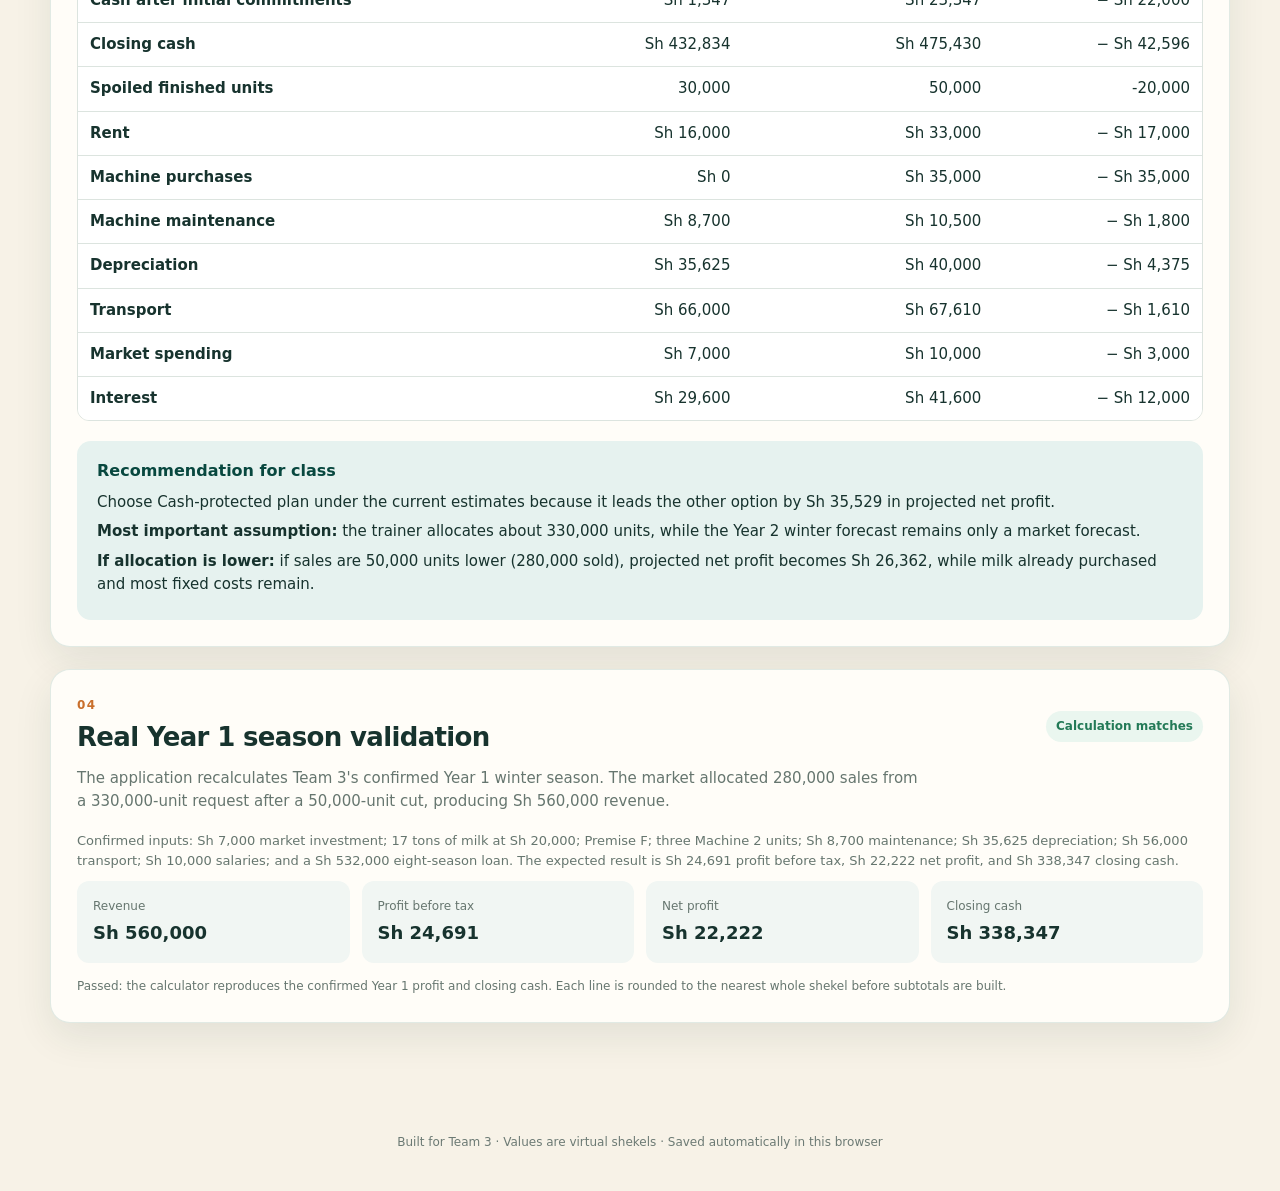
==== commit 39d534b6: "Correct Year 1 data for Team 3" ====
--- a/index.html
+++ b/index.html
@@ -180,8 +180,8 @@
           </div>
           <span id="validationStatus" class="status status--good">Calculating check</span>
         </div>
-        <p class="section-intro">The application recalculates the confirmed Year 1 season below. The expected result is Sh 4,171 profit and Sh 73,546 closing cash.</p>
-        <p class="helper">Confirmed inputs: 50,000 units sold at Sh 2; 2.5 tons of milk at Sh 20,000; maintenance Sh 1,800; depreciation Sh 4,375; transport Sh 5,000; market investment Sh 5,000; salaries Sh 10,000; rent Sh 17,000; opening cash Sh 100,000; and one Machine 1 purchase for Sh 35,000. There were no loans or carried tax losses.</p>
+        <p class="section-intro">The application recalculates Team 3's confirmed Year 1 winter season. The market allocated 280,000 sales from a 330,000-unit request after a 50,000-unit cut, producing Sh 560,000 revenue.</p>
+        <p class="helper">Confirmed inputs: Sh 7,000 market investment; 17 tons of milk at Sh 20,000; Premise F; three Machine 2 units; Sh 8,700 maintenance; Sh 35,625 depreciation; Sh 56,000 transport; Sh 10,000 salaries; and a Sh 532,000 eight-season loan. The expected result is Sh 24,691 profit before tax, Sh 22,222 net profit, and Sh 338,347 closing cash.</p>
         <div class="validation-grid">
           <div><span>Revenue</span><strong id="validationRevenue">—</strong></div>
           <div><span>Profit before tax</span><strong id="validationPbt">—</strong></div>
